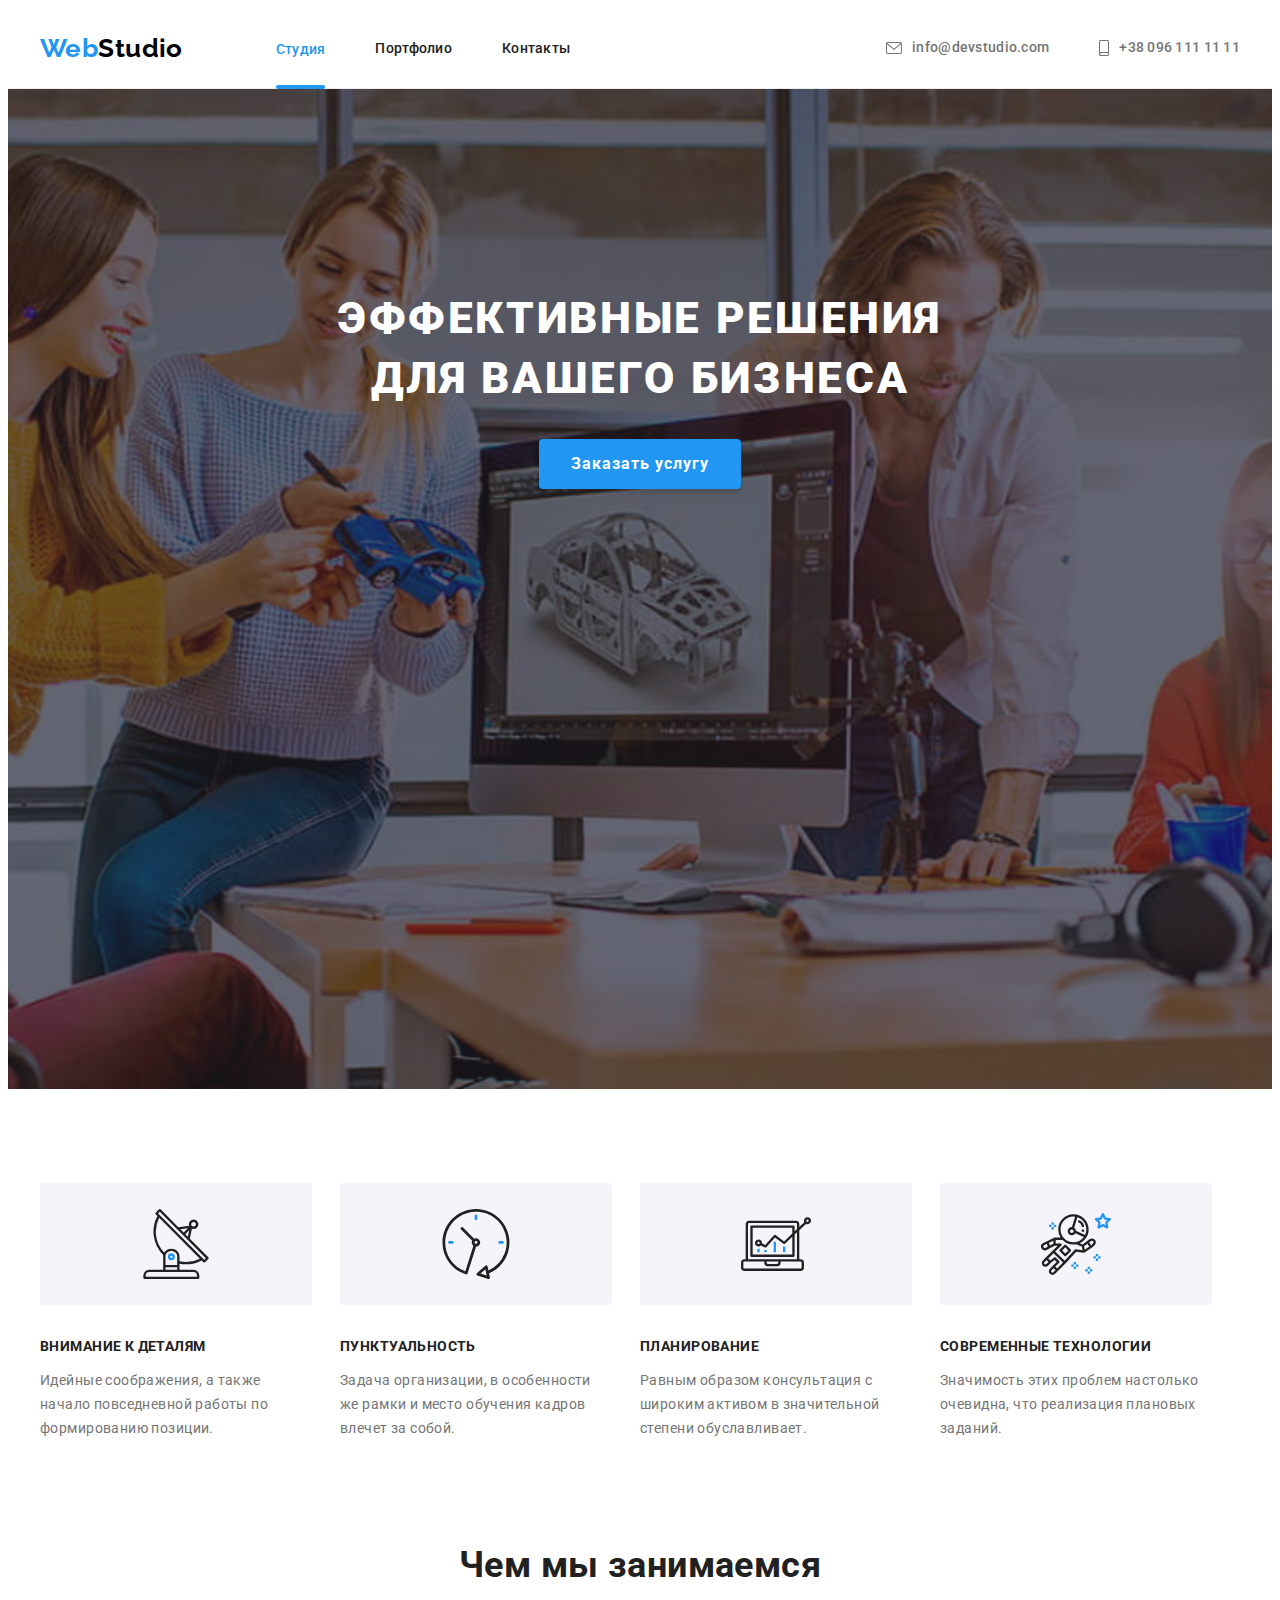
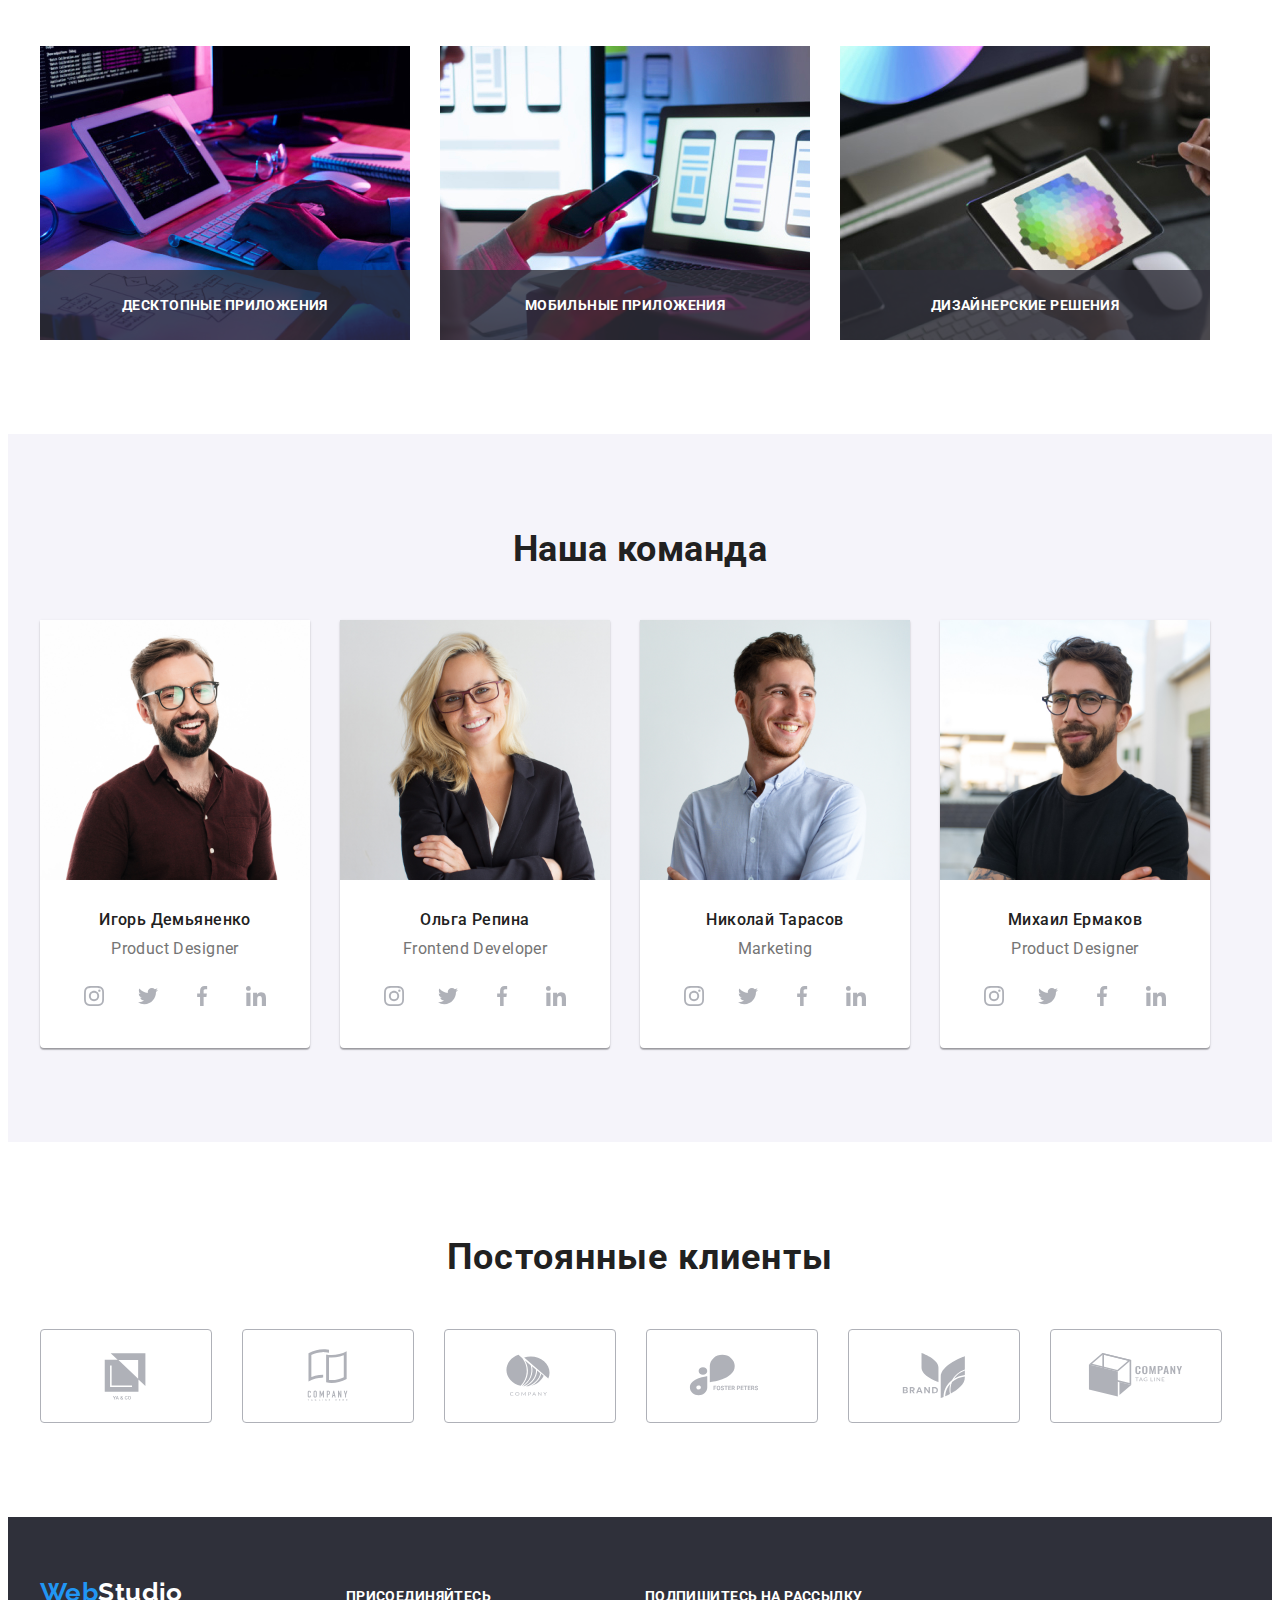
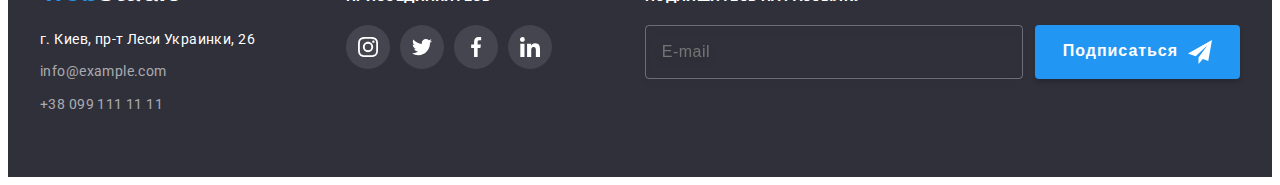
==== index.html @ bd39b063 "Initial commit" ====
<!DOCTYPE html>
<html lang="ru">
  <head>
    <meta charset="UTF-8" />
    <meta http-equiv="X-UA-Compatible" content="IE=edge" />
    <meta name="viewport" content="width=device-width, initial-scale=1.0" />
    <title>Домашние задание #6</title>
    <!-- Шрифты одной ссылкой -->
    <link rel="preconnect" href="https://fonts.googleapis.com" />
    <link rel="preconnect" href="https://fonts.gstatic.com" crossorigin />
    <link
      href="https://fonts.googleapis.com/css2?family=Raleway:wght@700&family=Roboto:wght@400;500;700;900&display=swap"
      rel="stylesheet"
    />
    <!-- Нормализация стилей -->
    <link
      rel="stylesheet"
      href="https://cdnjs.cloudflare.com/ajax/libs/modern-normalize/1.1.0/modern-normalize.min.css"
      integrity="sha512-wpPYUAdjBVSE4KJnH1VR1HeZfpl1ub8YT/NKx4PuQ5NmX2tKuGu6U/JRp5y+Y8XG2tV+wKQpNHVUX03MfMFn9Q=="
      crossorigin="anonymous"
      referrerpolicy="no-referrer"
    />
    <!-- CSS -->
    <link rel="stylesheet" href="./css/styles.css" />
  </head>

  <body class="body">
    <!-- Шапка,логотип -->
    <header class="header-section">
      <div class="container">
        <div class="header-nav">
          <nav class="navigation">
            <a lang="en" href="./index.html" class="logo-header link"
              >Web<span class="logo-title">Studio</span></a
            >
            <!-- /* site-nav */ -->

            <ul class="site-nav list">
              <li class="navigation-item">
                <a href="./index.html" class="nav link current">Студия</a>
              </li>
              <li class="navigation-item">
                <a href="./portfolio.html" class="nav link">Портфолио</a>
              </li>
              <li class="navigation-item"><a href="./index.html" class="nav link">Контакты</a>
              </li>
            </ul>
          </nav>

          <!-- auth-nav -->

          <ul class="auth-nav list">
            <li class="item-desktop">
              <a href="mailto:info@devstudio.com" class="header-link link">
                <svg class="auth-icon" width="16px" height="12px">
                  <use href="./images/sprite.svg#icon-envelope"></use>
                </svg>
                info@devstudio.com</a
              >
            </li>
            <li class="item-tel">
              <a href="tel:+380961111111" class="header-link link">
                <svg class="auth-icon" width="10px" height="16px">
                  <use href="./images/sprite.svg#icon-smartphone"></use>
                </svg>
                +38 096 111 11 11</a
              >
            </li>
          </ul>
        </div>
      </div>
    </header>
    <main>
      <!-- Герой -->
      <section class="hero-section">
        <div class="container">
          <h1 class="hero-title">Эффективные решения для вашего бизнеса</h1>
          
          <button type="button" class="hero-btn" data-modal-open>Заказать услугу</button>
          <div class="backdrop is-hidden" data-modal>
            <div class="modal-wrapper">
            <button class="modal-btn" data-modal-close>
              <svg class="modal-icon" width="11" height="11">
                <use href="./images/sprite.svg#icon-Vector"></use>
              </svg>
            </button>

            <span class="modal-title">Оставьте свои данные, мы вам перезвоним</span>
            <form class="modal-form" autocomplete="off">
              <label class="contact-form">
                <p class="contact-form-label">Имя</p>
                <span class="form-modal-input">
                  <input class="form-input-title" name="name" type="text" required>
                  <svg class="form-icon" width="12" height="12">
                    <use href="./images/sprite.svg#icon-name"></use>
                  </svg>
                </span>
              </label>
              
              <label class="contact-form">
                <p class="contact-form-label">Телефон</p>
                <span class="form-modal-input">
                  <input class="form-input-title" name="phone" type="tel" required>
                  <svg class="form-icon" width="13" height="13">
                    <use href="./images/sprite.svg#icon-tel"></use>
                  </svg>
                </span>
              </label>

              <label class="contact-form">
                <p class="contact-form-label">Почта</p>
                <span class="form-modal-input">
                  <input class="form-input-title" name="email" type="email" required>
                  <svg class="form-icon" width="15" height="12">
                    <use href="./images/sprite.svg#icon-message"></use>
                  </svg>
                </span>
              </label>

               <label class="modal-label-coment">Комментарий<textarea class="comment"
                  id="comment" name="comment" placeholder="Введите текст" rows="8"></textarea>
                </label>
                   
                <label class="radio-check">
                  <input class="visually-hidden checkbox" type="checkbox" />
                  <svg class="modal-check" width="16" height="15">
                    <use href="./images/sprite.svg#icon-check"></use>
                  </svg>
            
              <span class="contact-form-checkbox-label">
                Соглашаюсь с рассылкой и принимаю
                <a class="contact-form-checkbox-label-link" href="" target="_blank" rel="noopener noreferrer">Условия договора</a>
              </span>
            </label>
              
                <button class="btn-comment" type="submit">Отправить</button>
          </form>
            </form>
            </div>
          </div>
        </div>
      </section>
      <!-- Преимущества -->
      <section class="benefits-section section">
        <div class="container">
          <h2 class="visually-hidden">Заголовок секции</h2>
          <ul class="benefits-list list">
            <li class="benefits-item">
              <a class="benefits-link">
                <svg class="benefits-icon" width="70" height="70">
                  <use href="./images/sprite.svg#icon-antenna-1"></use>
                </svg>
              </a>

              <h3 class="benefits-title">Внимание к деталям</h3>
              <p class="benefits-text">
                Идейные соображения, а также начало повседневной работы по формированию позиции.
              </p>
            </li>
            <li class="benefits-item">
              <a class="benefits-link">
                <svg class="benefits-icon" width="70" height="70">
                  <use href="./images/sprite.svg#icon-clock-2"></use>
                </svg>
              </a>
              <h3 class="benefits-title">Пунктуальность</h3>
              <p class="benefits-text">
                Задача организации, в особенности же рамки и место обучения кадров влечет за собой.
              </p>
            </li>
            <li class="benefits-item">
              <a class="benefits-link">
                <svg class="benefits-icon" width="70" height="70">
                  <use href="./images/sprite.svg#icon-diagram-3"></use>
                </svg>
              </a>
              <h3 class="benefits-title">Планирование</h3>
              <p class="benefits-text">
                Равным образом консультация с широким активом в значительной степени обуславливает.
              </p>
            </li>
            <li class="benefits-item">
              <a class="benefits-link">
                <svg class="benefits-icon" width="70" height="70">
                  <use href="./images/sprite.svg#icon-astronaut-4"></use>
                </svg>
              </a>
              <h3 class="benefits-title">Современные технологии</h3>
              <p class="benefits-text">
                Значимость этих проблем настолько очевидна, что реализация плановых заданий.
              </p>
            </li>
          </ul>
        </div>
      </section>

      <!-- Примеры работ -->
      <section class="galerry-section">
        <div class="container">
          <h2 class="galerry-title">Чем мы занимаемся</h2>
          <ul class="galerry-img list">
            <li class="galerry-item">
              <div class="galrrry-text">
              <img src="./images/img-1.jpg" alt="работа с компьютером" width="370" height="294" />
              
                <p class="applications">Десктопные приложения</p>
              
              </div>
            </li>
            <li class="galerry-item">
              <div class="galrrry-text">
              <img
                src="./images/img-2.jpg" alt="работа с мобильним телефоном" width="370" height="294"/> 
                
                <p class="applications">Мобильные приложения</p>
              
              </div>
            </li>
            <li class="galerry-item">
              <div class="galrrry-text">
              <img src="./images/img-3.jpg" alt="работа с планшетом" width="370" height="294" />
              
                <p class="applications">Дизайнерские решения</p>
              
              </div>
            </li>
          </ul>
        </div>
      </section>
                
                
              
             

      <!-- Наша команда -->
      <section class="team-section section">
        <div class="container">
          <h2 class="team-title">Наша команда</h2>
          <ul class="team list">
            <li class="img-item">
              <img
                src="./images/img-4.jpg"
                alt="первый сотрудник компании"
                width="270"
                height="260"
              />
              <div class="items-team">
                <h3 class="team-item">Игорь Демьяненко</h3>
                <p lang="en" class="team-text">Product Designer</p>
                <ul class="team-items list">
                  <li class="items-icon">
                    <a
                      class="team-link link"
                      href="#"
                      target="_blank"
                      rel="noopener noreferrer"
                      aria-label="иконка instagram"
                    >
                      <svg class="team-icon" width="20px" height="20px">
                        <use href="./images/sprite.svg#icon-instagram-1"></use></svg></a>
                    
                  </li>
                  <li class="items-icon">
                    <a
                      class="team-link link"
                      href="#"
                      target="_blank"
                      rel="noopener noreferrer"
                      aria-label="иконка twitter"
                    >
                      <svg class="team-icon" width="20px" height="20px">
                        <use href="./images/sprite.svg#icon-twitter-2"></use></svg></a>
                    
                  </li>
                  <li class="items-icon">
                    <a
                      class="team-link link"
                      href="#"
                      target="_blank"
                      rel="noopener noreferrer"
                      aria-label="иконка facebook"
                    >
                      <svg class="team-icon" width="20px" height="20px">
                        <use href="./images/sprite.svg#icon-facebook-3"></use></svg></a>
                    
                  </li>
                  <li class="items-icon">
                    <a
                      class="team-link link"
                      href="#"
                      target="_blank"
                      rel="noopener noreferrer"
                      aria-label="иконка linkedin"
                    >
                      <svg class="team-icon" width="20px" height="20px">
                        <use href="./images/sprite.svg#icon-linkedin-4"></use></svg></a>
                    
                  </li>
                </ul>
              </div>
            </li>

            <li class="img-item">
              <img
                src="./images/img-5.jpg"
                alt="второй сотрудник компании"
                width="270"
                height="260"
              />
              <div class="items-team">
                <h3 class="team-item">Ольга Репина</h3>
                <p lang="en" class="team-text">Frontend Developer</p>
                <ul class="team-items list">
                  <li class="items-icon">
                    <a
                      class="team-link link"
                      href="#"
                      target="_blank"
                      rel="noopener noreferrer"
                      aria-label="иконка instagram"
                    >
                      <svg class="team-icon" width="20px" height="20px">
                        <use href="./images/sprite.svg#icon-instagram-1"></use></svg></a>
                    
                  </li>
                  <li class="items-icon">
                    <a
                      class="team-link link"
                      href="#"
                      target="_blank"
                      rel="noopener noreferrer"
                      aria-label="иконка twitter"
                    >
                      <svg class="team-icon" width="20px" height="20px">
                        <use href="./images/sprite.svg#icon-twitter-2"></use></svg></a>
                    
                  </li>
                  <li class="items-icon">
                    <a
                      class="team-link link"
                      href="#"
                      target="_blank"
                      rel="noopener noreferrer"
                      aria-label="иконка facebook"
                    >
                      <svg class="team-icon" width="20px" height="20px">
                        <use href="./images/sprite.svg#icon-facebook-3"></use></svg></a>
                    
                  </li>
                  <li class="items-icon">
                    <a
                      class="team-link link"
                      href="#"
                      target="_blank"
                      rel="noopener noreferrer"
                      aria-label="иконка linkedin"
                    >
                      <svg class="team-icon" width="20px" height="20px">
                        <use href="./images/sprite.svg#icon-linkedin-4"></use></svg></a>
                    
                  </li>
                </ul>
              </div>
            </li>
            <li class="img-item">
              <img
                src="./images/img-6.jpg"
                alt=" третий сотрудник компании"
                width="270"
                height="260"
              />
              <div class="items-team">
                <h3 class="team-item">Николай Тарасов</h3>
                <p lang="en" class="team-text">Marketing</p>
                <ul class="team-items list">
                  <li class="items-icon">
                    <a
                      class="team-link link"
                      href="#"
                      target="_blank"
                      rel="noopener noreferrer"
                      aria-label="иконка instagram"
                    >
                      <svg class="team-icon" width="20px" height="20px">
                        <use href="./images/sprite.svg#icon-instagram-1"></use></svg></a>
                    
                  </li>
                  <li class="items-icon">
                    <a
                      class="team-link link"
                      href="#"
                      target="_blank"
                      rel="noopener noreferrer"
                      aria-label="иконка twitter"
                    >
                      <svg class="team-icon" width="20px" height="20px">
                        <use href="./images/sprite.svg#icon-twitter-2"></use></svg></a>
                    
                  </li>
                  <li class="items-icon">
                    <a
                      class="team-link link"
                      href="#"
                      target="_blank"
                      rel="noopener noreferrer"
                      aria-label="иконка facebook"
                    >
                      <svg class="team-icon" width="20px" height="20px">
                        <use href="./images/sprite.svg#icon-facebook-3"></use></svg></a>
                    
                  </li>
                  <li class="items-icon">
                    <a
                      class="team-link link"
                      href="#"
                      target="_blank"
                      rel="noopener noreferrer"
                      aria-label="иконка linkedin"
                    >
                      <svg class="team-icon" width="20px" height="20px">
                        <use href="./images/sprite.svg#icon-linkedin-4"></use></svg></a>
                    
                  </li>
                </ul>
              </div>
            </li>
            <li class="img-item">
              <img
                src="./images/img-7.jpg"
                alt="четвёртый сотрудник компании"
                width="270"
                height="260"
              />
              <div class="items-team">
                <h3 class="team-item">Михаил Ермаков</h3>
                <p lang="en" class="team-text">Product Designer</p>
                <ul class="team-items list">
                  <li class="items-icon">
                    <a
                      class="team-link link"
                      href="#"
                      target="_blank"
                      rel="noopener noreferrer"
                      aria-label="иконка instagram"
                    >
                      <svg class="team-icon" width="20px" height="20px">
                        <use href="./images/sprite.svg#icon-instagram-1"></use></svg></a>
                    
                  </li>
                  <li class="items-icon">
                    <a
                      class="team-link link"
                      href="#"
                      target="_blank"
                      rel="noopener noreferrer"
                      aria-label="иконка twitter"
                    >
                      <svg class="team-icon" width="20px" height="20px">
                        <use href="./images/sprite.svg#icon-twitter-2"></use></svg></a>
                    
                  </li>
                  <li class="items-icon">
                    <a
                      class="team-link link"
                      href="#"
                      target="_blank"
                      rel="noopener noreferrer"
                      aria-label="иконка facebook"
                    >
                      <svg class="team-icon" width="20px" height="20px">
                        <use href="./images/sprite.svg#icon-facebook-3"></use></svg></a>
                    
                  </li>
                  <li class="items-icon">
                    <a
                      class="team-link link"
                      href="#"
                      target="_blank"
                      rel="noopener noreferrer"
                      aria-label="иконка linkedin"
                    >
                      <svg class="team-icon" width="20px" height="20px">
                        <use href="./images/sprite.svg#icon-linkedin-4"></use></svg></a>
                    
                  </li>
                </ul>
              </div>
            </li>
          </ul>
        </div>
      </section>
      <!-- Постоянные клиенты -->
      <section class="clients-section section">
        <div class="container">
          <h2 class="clients-title">Постоянные клиенты</h2>
          <ul class="clients list">
            <li class="clients-item">
              <a class="clients-link" href="#">
                <svg class="clients-icon" width="106px" height="60px">
                  <use href="./images/sprite.svg#icon-logo-1"></use>
                </svg>
              </a>
            </li>
            <li class="clients-item">
              <a class="clients-link" href="#">
                <svg class="clients-icon" width="106px" height="60px">
                  <use href="./images/sprite.svg#icon-logo-2"></use>
                </svg>
              </a>
            </li>
            <li class="clients-item">
              <a class="clients-link" href="#">
                <svg class="clients-icon" width="106px" height="60px">
                  <use href="./images/sprite.svg#icon-logo-3"></use>
                </svg>
              </a>
            </li>
            <li class="clients-item">
              <a class="clients-link" href="#">
                <svg class="clients-icon" width="106px" height="60px">
                  <use href="./images/sprite.svg#icon-logo-4"></use>
                </svg>
              </a>
            </li>
            <li class="clients-item">
              <a class="clients-link" href="#">
                <svg class="clients-icon" width="106px" height="60px">
                  <use href="./images/sprite.svg#icon-logo-5"></use>
                </svg>
              </a>
            </li>
            <li class="clients-item">
              <a class="clients-link" href="#">
                <svg class="clients-icon" width="106px" height="60px">
                  <use href="./images/sprite.svg#icon-logo-6"></use>
                </svg>
              </a>
            </li>
          </ul>
        </div>
      </section>
    </main>

    <!-- Футер -->
    <footer class="footer-section">
      <div class="footer-social container">
      <div class="footer-aside">
        <a lang="en" href="./index.html" class="logo-footer link"
          >Web<span class="logo-title-span">Studio</span></a
        >

        <address>
          <ul class="team-footer list">
            <li class="footer-item">
              <a
                href="//goo.gl/maps/XvVAJL7zwZZcy64VA"
                target="_blank"
                rel="noopener noreferrer"
                class="footer-text link"
                >г. Киев, пр-т Леси Украинки, 26</a
              >
            </li>
            <li class="footer-item">
              <a href="mailto:info@example.com" class="footer-link link">info@example.com</a>
            </li>
            <li class="footer-item">
              <a href="tel:+380991111111" class="footer-link link">+38 099 111 11 11</a>
            </li>
          </ul>
        </address>
        </div>

        <div class="social-join">
          <h3 class="caption">ПРИСОЕДИНЯЙТЕСЬ</h3>
          <ul class="social list">
            <li class="social-item">
              <a
                class="social-link link"
                href=""
                target="_blank"
                rel="noopener noreferrer"
                aria-label="иконка instagram"
              >
                <svg class="social-icon" width="20px" height="20px">
                  <use href="./images/sprite.svg#icon-instagram-1"></use>
                </svg>
              </a>
            </li>
            <li class="social-item">
              <a
                class="social-link link"
                href=""
                target="_blank"
                rel="noopener noreferrer"
                aria-label="иконка twitter"
              >
                <svg class="social-icon" width="20px" height="20px">
                  <use href="./images/sprite.svg#icon-twitter-2"></use>
                </svg>
              </a>
            </li>
            <li class="social-item">
              <a
                class="social-link link"
                href=""
                target="_blank"
                rel="noopener noreferrer"
                aria-label="иконка facebook"
              >
                <svg class="social-icon" width="20px" height="20px">
                  <use href="./images/sprite.svg#icon-facebook-3"></use>
                </svg>
              </a>
            </li>
            <li class="social-item">
              <a
                class="social-link link"
                href=""
                target="_blank"
                rel="noopener noreferrer"
                aria-label="иконка linkedin"
              >
                <svg class="social-icon" width="20px" height="20px">
                  <use href="./images/sprite.svg#icon-linkedin-4"></use>
                </svg>
              </a>
            </li>
          </ul>
        </div>
      
    <div class="footer-form-input">
      <p class="caption">Подпишитесь на рассылку</p>
        <form class="footer-form" name="footer-form">
          <input class="input-footer" type="text" name="e-mail" placeholder="E-mail" />
            <button class="footer-btn" type="submit">
              Подписаться
              <svg class="icon-icon-send" width="24" height="24">
                <use href="./images/sprite.svg#icon-icon-send"></use>
              </svg>
            </button>
          </form>
        </div>
        </div>
</footer>
<script src="./js/modal.js"></script>
</body>
</html>
---- css/styles.css ----
:root {
  --main-font: Roboto, sans-serif;
  --secondary-font: Raleway, sans-serif;
  /* text-color */
  --accent-color: #2196F3;
  --main-text-color: #757575;
  --title-text-color: #212121;
  --secondary-text-color: #FFFFFF;
  --logo-text-color: #000000;
  /* bacground-calor */
  --main-bacground-color: #FFFFFF;
  --secondary-bacground-color: #2F303A;
  --galerry-bacground-color: #E5E5E5;
  --team-bacgrount-color: #F5F4FA;
  --timing-function: cubic-bezier(0.4, 0, 0.2, 1);
}



body {
  font-family: var(--main-font);
  font-size: 14px;
  letter-spacing: 0.03em;
  color: var(--main-text-color);
  background-color: var(--main-bacground-color);
}


h1,
h2,
h3,
h4,
h5,
h6,
p {
  margin: 0;
}

img {
  display: block;
  max-width: 100%;
}

/* Скрытые заголовки */
.visually-hidden {
  position: absolute;
  width: 1px;
  height: 1px;
  margin: -1px;
  border: 0;
  padding: 0;
  white-space: nowrap;
  clip-path: inset(100%);
  clip: rect(0 0 0 0);
  overflow: hidden;
}

/* Container */
.container {
  /* outline: 1px solid red; */
  width: 1200px;
  padding-left: 15px;
  padding-right: 15px;
  margin-left: auto;
  margin-right: auto;
}

/* Падинги для секций */
.section {
  padding-top: 94px;
  padding-bottom: 94px;
}


.list {
  list-style: none;
  padding: 0;
  margin: 0;
}

.link {
  text-decoration: none;
}

/* Шапка , header-container*/
.header-section {
  border-bottom: 1px solid #ECECEC;
}

.header-nav {
  display: flex;
  align-items: center;
}


.navigation {
  display: flex;
  align-items: center;
}

.site-nav {
  display: flex;

}

.navigation-item {
  display: block;
  margin-right: 50px;
  margin-top: 32px;
  margin-bottom: 32px;
}

.navigation-item:last-child {
  margin-right: 0;
}

.item-desktop {
  margin-right: 50px;

}

.auth-nav {
  display: block;
  display: flex;
  align-items: center;
  margin-left: auto;
}


/* Логотип */
.logo-header {
  display: block;
  margin-right: 93px;
  color: var(--accent-color);
  font-family: 'Raleway';
  font-weight: 700;
  font-size: 26px;
  line-height: 1.19;
}

.logo-title {
  color: var(--logo-text-color);

}

/* site-nav */
.nav.link {
  font-style: normal;
  font-weight: 500;
  font-size: 14px;
  line-height: 16px;
  letter-spacing: 0.02em;
  color: var(--title-text-color);
  padding-top: 32px;
  padding-bottom: 32px;
  transition-property: color;
  transition-duration: 250ms;
  transition-timing-function: cubic-bezier(0.4, 0, 0.2, 1);
}

.auth-icon {
  fill: currentColor;
  margin-right: 10px;
}

.link.current {
  color: var(--accent-color);

}

.nav:hover,
.nav:focus {
  color: var(--accent-color);

}

/* Студия псевдо-элемент */
.nav.current {
  position: relative;
  bottom: -1px;
}

.nav.current::after {
  content: '';
  position: absolute;
  bottom: 0;
  left: 0;
  display: block;
  width: 100%;
  height: 4px;
  border-radius: 2px;
  background-color: var(--accent-color);

}

/* auth-nav */
.header-link {
  display: flex;
  align-items: center;
  color: var(--main-text-color);
  font-weight: 500;
  font-size: 14px;
  line-height: 1.14;
  letter-spacing: 0.02em;
  padding-top: 32px;
  padding-bottom: 32px;
  transition-property: color;
  transition-duration: 250ms;
  transition-timing-function: cubic-bezier(0.4, 0, 0.2, 1);
}

.header-link:hover,
.header-link:focus {
  color: var(--accent-color);
}

/*Герой */
.hero-section {
  max-width: 1600px;
  height: 600px;
  background-image: linear-gradient(rgba(47, 48, 58, 0.4), rgba(47, 48, 58, 0.4)), url(../images/Img-8.jpg);
  background-color: var(--secondary-bacground-color);
  background-size: cover;
  background-position: center;
  background-repeat: no-repeat;
  text-align: center;
  margin-left: auto;
  margin-right: auto;
  padding-top: 200px;
  padding-bottom: 200px;
}

.hero-title {
  font-weight: 900;
  font-size: 44px;
  line-height: 1.36;
  width: 696px;
  height: 120px;
  text-transform: uppercase;
  color: var(--secondary-text-color);
  margin: auto;
  align-items: center;
  text-align: center;
  letter-spacing: 0.06em;
}


/* button */
.hero-btn {
  font-family: inherit;
  margin-top: 30px;
  border-radius: 4px;
  cursor: pointer;
  font-weight: 700;
  font-size: 16px;
  line-height: 1.87;
  align-items: center;
  text-align: center;
  border: none;
  letter-spacing: 0.06em;
  background-color: var(--accent-color);
  color: var(--secondary-text-color);
  padding: 10px 32px;
  transition-property: color;
  box-shadow: 0px 4px 4px rgb(0 0 0 / 15%);
  transition: background-color, 250ms cubic-bezier(0.4, 0, 0.2, 1);

}

.hero-btn:hover,
.hero-btn:focus {

  background-color: #2187F7;
}

/* Модальное окно */
.backdrop {
  z-index: 1;
  position: fixed;
  top: 0;
  left: 0;
  width: 100%;
  height: 100%;
  transition-property: color;
  background-color: rgba(0, 0, 0, 0.2);
  transition: opacity 500ms, visibility 500ms;
}

.backdrop.is-hidden {
  opacity: 0;
  visibility: hidden;
  pointer-events: none;

}

.modal-wrapper {
  position: absolute;
  top: 50%;
  left: 50%;
  transform: translate(-50%, -50%);
  padding: 40px;
  width: 528px;
  height: 581px;
  background: #FFFFFF;
  border-radius: 4px;
  box-shadow: 0px 1px 3px rgba(0, 0, 0, 0.12),
    0px 1px 1px rgba(0, 0, 0, 0.14), 0px 2px 1px rgba(0, 0, 0, 0.2);

}

.modal-btn {
  position: absolute;
  top: 8px;
  right: 8px;
  display: flex;
  align-items: center;
  justify-content: center;
  width: 30px;
  height: 30px;
  padding: 0;
  background-color: #FFFFFF;
  border: 1px solid rgba(0, 0, 0, 0.1);
  border-radius: 50%;
  cursor: pointer;
  transition-property: color;
  transition: background-color 250ms cubic-bezier(0.4, 0, 0.2, 1);

}



.modal-icon {
  transform: rotate(0deg);
  transition-property: color;
  color: var(--secondary-text-color);
  transition-property: fill, transform;
  transition-duration: 250ms;
  transition-timing-function: linear;
  transition-delay: 0;
}

.modal-btn:hover,
.modal-btn:focus {
  background-color: var(--accent-color)
}

.modal-btn:hover .modal-icon,
.modal-btn:focus .modal-icon {
  fill: var(--secondary-text-color);
  transform: rotate(180deg);
}

/* Форпма заполнения для МОДАЛЬНОГО ОКНА */
.modal-title {
  display: flex;
  justify-content: center;
  margin-bottom: 12px;
  font-weight: 700;
  font-size: 20px;
  line-height: 1.15;
  color: var(--title-text-color);
}

.modal-form {
  text-align: center;
}

.contact-form {
  display: block;
  margin-bottom: 10px;
  text-align: left;
}


.contact-form-label {
  display: inline-block;
  margin-bottom: 4px;
  font-size: 12px;
  line-height: 1.17;
  letter-spacing: 0.01em;
}

.form-modal-input {
  position: relative;
  display: block;
}

.form-input-title {
  display: flex;
  width: 100%;
  height: 40px;
  padding: 12px 16px;
  padding-left: 42px;
  line-height: 1.14;
  letter-spacing: 0.01em;
  color: var(--title-text-color);
  border: 1px solid rgba(33, 33, 33, 0.2);
  border-radius: 4px;
  transition: border-color 250ms cubic-bezier(0.4, 0, 0.2, 1);
}

.form-input-title:hover+.form-icon,
.form-input-title:focus+.form-icon {
  color: var(--accent-color);
}



.form-input-title:hover,
.form-input-title:focus {
  outline: 0;
  border-color: var(--accent-color);
}

.form-icon {
  position: absolute;
  top: 50%;
  left: 13px;
  pointer-events: none;
  color: var(--title-text-color);
  fill: currentColor;
  transform: translateY(-50%);
  transition: color 250ms cubic-bezier(0.4, 0, 0.2, 1);
}

.form-icon:hover,
.form-icon:focus {

  color: var(--accent-color);
}

/* Коментарии в форме */

.modal-label-coment {
  display: block;
  text-align: left;
  font-weight: 400;
  font-size: 12px;
  line-height: 1.17;
  letter-spacing: 0.01em;
  color: var(--main-text-color);
}

.comment {
  display: flex;
  width: 100%;
  margin-top: 4px;
  resize: none;
  height: 120px;
  margin-bottom: 20px;
  font-size: 14px;
  line-height: 1.14;
  letter-spacing: 0.01em;
  padding: 12px 16px;
  border: none;
  outline: 1px solid rgba(33, 33, 33, 0.2);
  border-radius: 4px;
  transition: 250ms cubic-bezier(0.4, 0, 0.2, 1);
}

.comment:placeholder-shown {
  font-size: 12px;
  line-height: 14px;
  letter-spacing: 0.01em;
  color: rgba(117, 117, 117, 0.5);
}

.comment:focus,
.comment:hover {
  outline: 1px solid var(--accent-color);
}


/* Чек-бокс */
.radio-check {
  display: flex;
  align-items: center;
  justify-content: center;
  font-size: 14px;
  line-height: 1.71;
  letter-spacing: 0.03em;
  margin-bottom: 25px;

}

.checkbox:checked+.modal-check {
  fill: var(--main-bacground-color);
  background-color: var(--accent-color);
  border-color: var(--accent-color);
  background-origin: border-box;
}

.checkbox:focus+.modal-check {
  border-color: var(--accent-color);
}

.checkbox:hover+.modal-check {
  border-color: var(--accent-color);
}

.modal-check {
  width: 16px;
  height: 15px;
  margin-right: 9px;
  fill: var(--main-bacground-color);
  border: 2px solid var(--title-text-color);
  transition: 250ms cubic-bezier(0.4, 0, 0.2, 1);
  border-radius: 2px;
}

.contact-form-checkbox-label-link {
  color: var(--accent-color);
  transition: border-color 250ms cubic-bezier(0.4, 0, 0.2, 1);
}


/* btn-comment */
.btn-comment {
  font-weight: 700;
  font-size: 16px;
  line-height: 1.88;
  display: flex;
  letter-spacing: 0.06em;
  color: var(--main-bacground-color);
  border: none;
  background-color: var(--accent-color);
  padding: 10px 55px;
  border-radius: 4px;
  margin-right: auto;
  margin-left: auto;
  cursor: pointer;
  transition: 250ms cubic-bezier(0.4, 0, 0.2, 1);
  border-radius: 4px;
  outline: transparent;
}

.btn-comment:hover,
.btn-comment:focus {
  background-color: #188ce8;
  box-shadow: 0px 4px 4px rgba(0, 0, 0, 0.15);
  border-radius: 4px;
}



/* < !-- Преимущества --> */
.benefits-list {
  display: flex;
  margin-right: -30px;
}

.benefits-item {
  margin-right: 30px;
  width: 270px;
}

.benefits-item:last-child {
  margin-right: 0;
}

.benefits-text {
  font-size: 14px;
  line-height: 1.71;

  color: var(--main-text-color);
}

.benefits-title {
  margin-top: 0;
  margin-bottom: 10px;
  font-weight: 700;
  font-size: 14px;
  line-height: 1.71;
  text-transform: uppercase;
  color: var(--title-text-color);
}

/* Иконки Преймущества */
.benefits-list {
  display: flex;
}

.benefits-item:not(:last-child) {
  margin-right: 30px;
}

.benefits-link {
  display: flex;
  align-items: center;
  justify-content: center;
  width: 270px;
  height: 120px;
  border: 1px solid var(--team-bacgrount-color);
  border-radius: 4px;
  background-color: var(--team-bacgrount-color);
  margin-bottom: 30px;
  transition-duration: 250ms;
  transition-timing-function: cubic-bezier(0.4, 0, 0.2, 1);
}


.benefits-link:hover {
  border-color: var(--accent-color);
}

.benefits-link:hover .benefits-icon,
.benefits-link:focus .benefits-icon {
  fill: var(--accent-color);
}

/* Примеры работ */

.galerry-section {
  background-color: var(--main-bacground-color);
  padding-bottom: 94px;
}

.galerry-title {
  font-weight: 700;
  font-size: 36px;
  line-height: 1.71;
  color: var(--title-text-color);
  text-align: center;
  margin-bottom: 50px;
}

.galerry-img {
  display: flex;
}

.galerry-item:not(:last-child) {
  margin-right: 30px;
  width: 370px;
}

/* Псевдо-элемент для Примеры работ */
.galrrry-text {
  position: relative;
}

.applications {
  position: absolute;
  bottom: 0;
  display: flex;
  align-items: center;
  justify-content: center;
  width: 100%;
  height: 70px;
  background-color: rgba(47, 48, 58, 0.8);
  font-weight: 700;
  line-height: 1.14px;
  text-transform: uppercase;
  color: #FFFFFF;
}


/* Наша команда */
.team-section {
  background-color: var(--team-bacgrount-color);

}

.team-title {
  font-weight: 700;
  font-size: 36px;
  line-height: 1.17;
  color: var(--title-text-color);
  text-align: center;
  margin-bottom: 50px;
}

.team.list {
  display: flex;
}

.items-team {
  padding-top: 30px;
  padding-bottom: 30px;
}

.team-item {
  margin-bottom: 10px;
  font-weight: 500;
  font-size: 16px;
  line-height: 1.19;
  text-align: center;

  color: var(--title-text-color);
}

.team-text {
  font-size: 16px;
  line-height: 1.19;
  text-align: center;
  margin-bottom: 16px;

  color: var(--main-text-color);
}

.img-item:not(:last-child) {
  margin-right: 30px;
  width: 270px;
}

.img-item {
  background-color: #FFFFFF;
  box-shadow: 0px 1px 3px rgba(0, 0, 0, 0.12), 0px 1px 1px rgba(0, 0, 0, 0.14), 0px 2px 1px rgba(0, 0, 0, 0.2);
  border-radius: 0px 0px 4px 4px;
}

/* Иконки Наша команда */

.team-items {
  display: flex;
  justify-content: center;
  align-items: center;
}

.items-icon:not(:last-child) {
  margin-right: 10px;
}

.team-link {
  display: flex;
  align-items: center;
  justify-content: center;
  width: 44px;
  height: 44px;
  border-radius: 50%;
  transition-property: background-color;
  transition-duration: 250ms;
  transition-timing-function: cubic-bezier(0.4, 0, 0.2, 1);
}

.team-link:hover,
.team-link:focus {
  background-color: var(--accent-color);

}

.team-icon {
  fill: #AFB1B8;
  transition: fill 250ms cubic-bezier(0.4, 0, 0.2, 1);
  ;
}

.team-link:hover .team-icon,
.team-link:focus .team-icon {
  fill: var(--main-bacground-color);
}

/* Постоянные клиенты */
.clients-title {
  font-style: normal;
  font-weight: 700;
  font-size: 36px;
  line-height: 1.17;
  text-align: center;
  letter-spacing: 0.03em;
  color: var(--title-text-color);
  margin-bottom: 50px;
}

.clients {
  display: flex;
}

.clients-item:not(:last-child) {
  margin-right: 30px;
}

.clients-link {
  display: flex;
  align-items: center;
  justify-content: center;
  width: 170px;
  height: 92px;
  border: 1px solid #AFB1B8;
  border-radius: 4px;
  transition-property: backgound-color;
  transition-duration: 250ms;
  transition-timing-function: cubic-bezier(0.4, 0, 0.2, 1);
}

.clients-icon {
  fill: #AFB1B8;
  transition-duration: 250ms;
  transition-timing-function: cubic-bezier(0.4, 0, 0.2, 1);
}

.clients-link:hover,
.clients-link:focus {
  border-color: var(--accent-color);
  fill: var(--accent-color);
}

.clients-link:hover .clients-icon,
.clients-link:focus .clients-icon {
  fill: var(--accent-color);
}

/* Футер */
/* логотип */
.address {
  font-style: normal;

}

.logo-footer {
  margin-bottom: 20px;
  display: block;
  margin-right: 93px;
  color: var(--accent-color);
  font-family: 'Raleway';
  font-weight: 700;
  font-size: 26px;
  line-height: 1.19;
}

.logo-title-span {
  color: var(--secondary-text-color);
}

.footer-section {
  background-color: var(--secondary-bacground-color);
  color: var(--secondary-text-color);
  padding-top: 60px;
  padding-bottom: 60px;
}


.footer-item {
  margin-top: 9px;
}

.footer-item:not(:last-child) {
  margin-top: 9px;
}

.footer-text {
  font-style: normal;
  font-size: 14px;
  line-height: 1.71;
  color: var(--secondary-text-color);
  transition-duration: 250ms;
  transition-timing-function: cubic-bezier(0.4, 0, 0.2, 1);
}

.footer-text:hover,
.footer-text:focus {
  color: var(--accent-color);
}

.footer-link {
  font-style: normal;
  font-size: 14px;
  line-height: 1.71;
  color: rgba(255, 255, 255, 0.6);
  transition-duration: 250ms;
  transition-timing-function: cubic-bezier(0.4, 0, 0.2, 1);
}

.footer-link:hover,
.footer-link:focus {
  color: var(--accent-color);
}

/* Иконки футер */
.footer-social {
  display: flex;
  align-items: baseline;
}

.footer-aside {
  margin-right: 70px;
}

.social-join {
  box-sizing: border-box;
}

.caption {
  font-weight: 700;
  font-size: 14px;
  line-height: 1.14;
  letter-spacing: 0.03em;
  text-transform: uppercase;
  color: var(--secondary-text-color);
  margin-bottom: 20px;
}

.social {
  display: flex;
}

.social-item:not(:last-child) {
  margin-right: 10px;
}

.social-link {
  display: flex;
  align-items: center;
  justify-content: center;

  width: 44px;
  height: 44px;
  background-color: rgba(255, 255, 255, 0.1);
  border-radius: 50%;
  transition-duration: 250ms;
  transition-timing-function: cubic-bezier(0.4, 0, 0.2, 1);
}

.social-icon {
  fill: var(--main-bacground-color)
}

.social-link:hover,
.social-link:focus {
  background-color: var(--accent-color);
  fill: var(--main-bacground-color);
}

.social-link:hover .social-icon,
.social-link:focus .social-icon {
  fill: var(--main-bacground-color);
}

/* footer-form */
.footer-form-input {
  margin-left: auto;
}

.footer-form {
  display: flex;
}

.input-footer {
  color: var(--main-bacground-color);
  font-size: 16px;
  letter-spacing: 0.03em;
  width: 358px;
  height: 50px;
  margin-right: 12px;
  background-color: transparent;
  border: 1px solid rgba(255, 255, 255, 0.3);
  filter: drop-shadow(0px 4px 4px rgba(0, 0, 0, 0.15));
  border-radius: 4px;
  padding-left: 16px;
  transition: border-color,
    250ms cubic-bezier(0.4, 0, 0.2, 1);
}

.input-footer:hover,
.input-footer:focus {
  border-color: var(--accent-color);
}

.footer-btn {
  font-weight: 700;
  font-size: 16px;
  line-height: 1.88;
  color: var(--main-bacground-color);
  background-color: var(--accent-color);
  padding: 10px 28px;
  border: none;
  display: flex;
  align-items: center;
  text-align: center;
  letter-spacing: 0.06em;
  cursor: pointer;
  box-shadow: 0px 4px 4px rgba(0, 0, 0, 0.15);
  border-radius: 4px;
  transition-property: color;
  box-shadow: 0px 4px 4px rgb(0 0 0 / 15%);
  transition: background-color,
    250ms cubic-bezier(0.4, 0, 0.2, 1);
}

.footer-btn:hover,
.footer-btn:focus {

  background-color: #2187F7;
}




.icon-icon-send {
  margin-left: 10px;
  fill: currentColor;
}

/* Портфолио  */
/* button portfolio */
.features-section {
  background-color: var(--main-bacground-color);
}

.btn-portfolio {
  font-weight: 500;
  font-size: 16px;
  line-height: 1.63;
  font-family: inherit;
  border: none;
  color: var(--title-text-color);
  background-color: var(--team-bacgrount-color);
  cursor: pointer;
  letter-spacing: 0.03em;
  border-radius: 4px;
  padding: 6px 22px;
  /* box-shadow: 0px 4px 4px rgb(0 0 0 / 15%); */
  transition: color 250ms var(--timing-function), background-color 250ms var(--timing-function), box-shadow 250ms var(--timing-function);
}


.control {
  display: flex;
  justify-content: center;
  margin-bottom: 50px;
}

.control-btn {
  margin-right: 8px;

}

.control-btn:last-child {
  margin-right: 0;
}

/* Иконки button portfolio */
.btn-portfolio:hover,
.btn-portfolio:focus {
  color: var(--secondary-text-color);
  background-color: var(--accent-color);
  box-shadow: 0px 3px 1px rgba(0, 0, 0, 0.1), 0px 1px 2px rgba(0, 0, 0, 0.08), 0px 2px 2px rgba(0, 0, 0, 0.12);
}




/* Товары и услуги */


.features {
  display: flex;
  flex-wrap: wrap;

}

.features-item {
  width: 370px;
  margin-right: 30px;
  margin-bottom: 30px;

}

.features-item:nth-child(3n) {
  margin-right: 0;
}

.features-item:nth-last-child(-n + 3) {
  margin-bottom: 0;
}

.features-heading {
  padding-left: 24px;
  padding-right: 24px;
  padding-top: 20px;
  padding-bottom: 20px;
  border: 1px solid #EEEEEE;
  border-top: none;
}

.features-items {
  font-weight: 700;
  font-size: 18px;
  line-height: 2;
  margin-bottom: 4px;
  color: var(--title-text-color);
}

.features-text {
  font-weight: 400;
  font-size: 16px;
  line-height: 1.9;

  color: var(--main-text-color);
}

/* Шторка для Товары и услуги */
.features-overlay {
  position: relative;
  overflow: hidden;
}




.features-overlay-text {
  position: absolute;
  padding: 63px 24px;
  width: 100%;
  height: 100%;
  font-size: 18px;
  line-height: 1.55;
  letter-spacing: 0.03em;
  color: var(--secondary-text-color);
  background-color: rgba(33, 150, 243, 0.9);
  transition: transform 250ms cubic-bezier(0.4, 0, 0.2, 1);
  opacity: 0, 250ms cubic-bezier(0.4, 0, 0.2, 1);
}

.icon:hover .features-overlay-text,
.icon:focus .features-overlay-text {
  transform: translateY(-100%);
  opacity: 1;

}

/* Товары и услуги Иконки  и рамки */
.icon {
  display: inline-block;
}

.icon:hover,
.icon:focus {
  box-shadow: 0px 1px 1px rgba(0, 0, 0, 0.12),
    0px 4px 4px rgba(0, 0, 0, 0.06),
    1px 4px 6px rgba(0, 0, 0, 0.16);

}
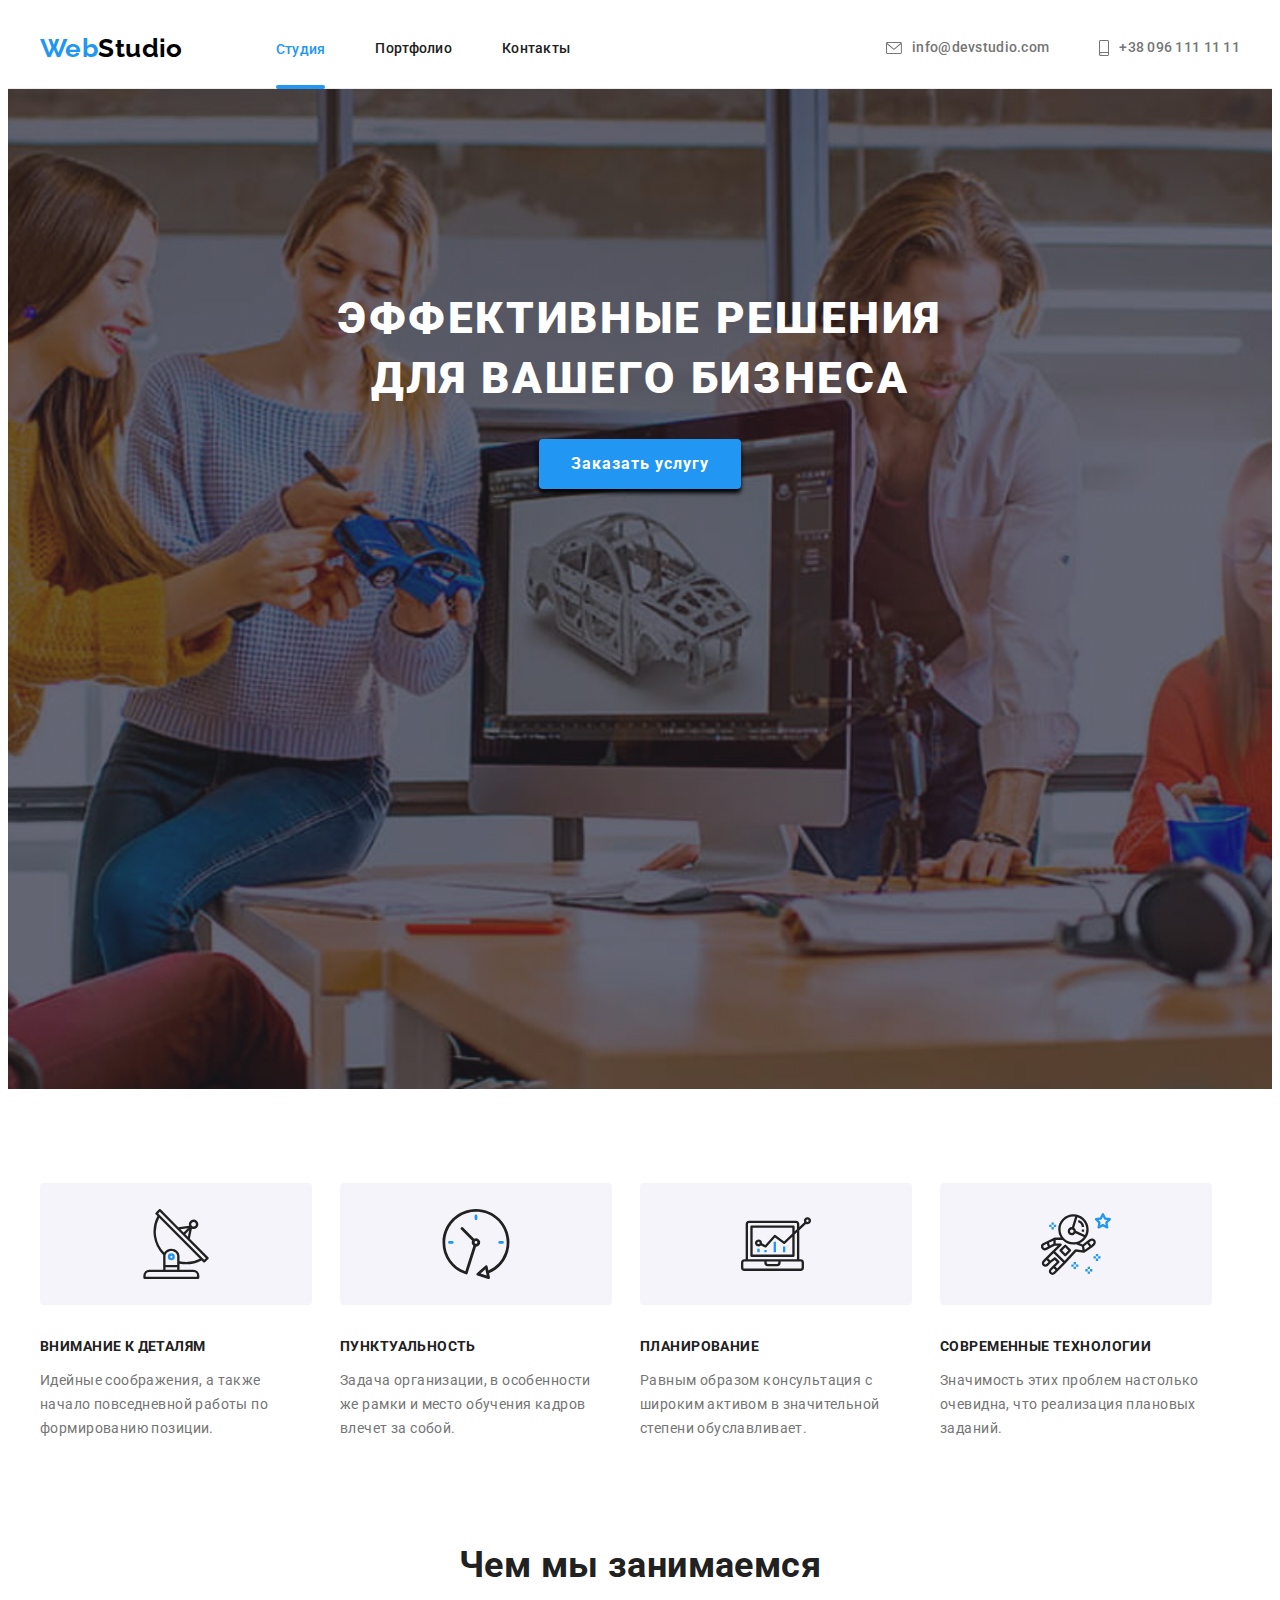
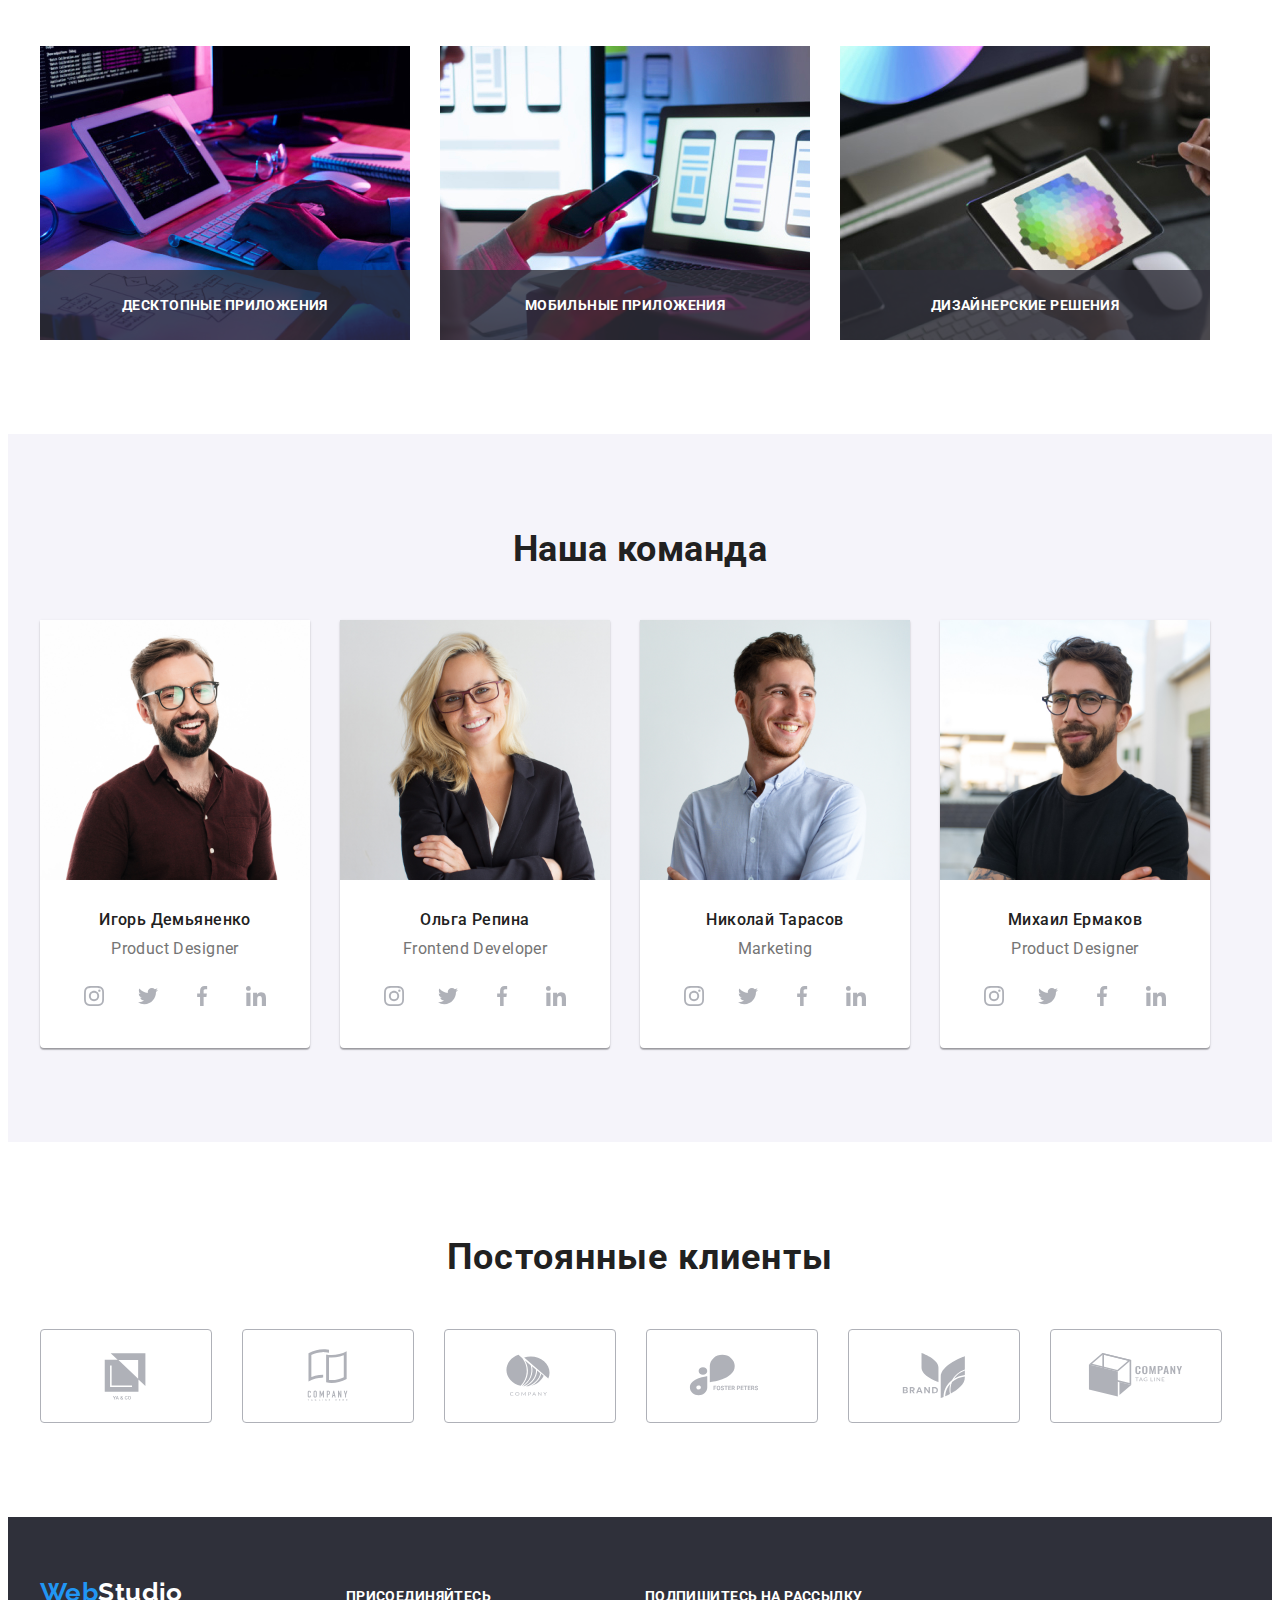
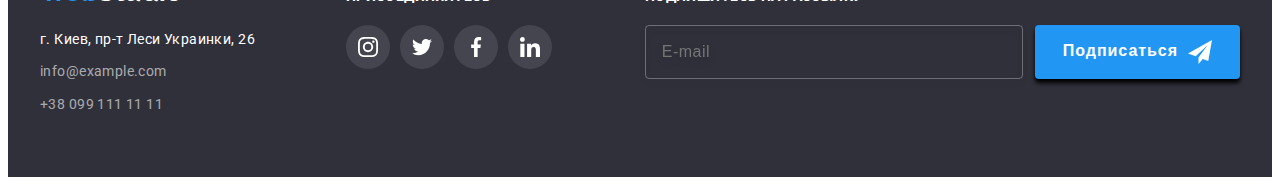
==== commit 051e5e32: "поминял путь на мейн. мин .сцсс" ====
--- a/index.html
+++ b/index.html
@@ -4,7 +4,7 @@
     <meta charset="UTF-8" />
     <meta http-equiv="X-UA-Compatible" content="IE=edge" />
     <meta name="viewport" content="width=device-width, initial-scale=1.0" />
-    <title>Домашние задание #6</title>
+    <title>Домашние задание #7</title>
     <!-- Шрифты одной ссылкой -->
     <link rel="preconnect" href="https://fonts.googleapis.com" />
     <link rel="preconnect" href="https://fonts.gstatic.com" crossorigin />
@@ -22,6 +22,7 @@
     />
     <!-- CSS -->
     <link rel="stylesheet" href="./css/styles.css" />
+    <link rel="stylesheet" href="./css/main.min.css" />
   </head>
 
   <body class="body">
@@ -140,53 +141,53 @@
           </div>
         </div>
       </section>
-      <!-- Преимущества -->
-      <section class="benefits-section section">
+      <!-- Преимущества benefits-section-->
+      <section class="section">
         <div class="container">
           <h2 class="visually-hidden">Заголовок секции</h2>
-          <ul class="benefits-list list">
-            <li class="benefits-item">
-              <a class="benefits-link">
-                <svg class="benefits-icon" width="70" height="70">
+          <ul class="benefits list">
+            <li class="benefits__item">
+              <a class="benefits__link">
+                <svg class="benefits__icon" width="70" height="70">
                   <use href="./images/sprite.svg#icon-antenna-1"></use>
                 </svg>
               </a>
 
-              <h3 class="benefits-title">Внимание к деталям</h3>
-              <p class="benefits-text">
+              <h3 class="benefits__title">Внимание к деталям</h3>
+              <p class="benefits__text">
                 Идейные соображения, а также начало повседневной работы по формированию позиции.
               </p>
             </li>
-            <li class="benefits-item">
-              <a class="benefits-link">
-                <svg class="benefits-icon" width="70" height="70">
+            <li class="benefits__item">
+              <a class="benefits__link">
+                <svg class="benefits__icon" width="70" height="70">
                   <use href="./images/sprite.svg#icon-clock-2"></use>
                 </svg>
               </a>
-              <h3 class="benefits-title">Пунктуальность</h3>
-              <p class="benefits-text">
+              <h3 class="benefits__title">Пунктуальность</h3>
+              <p class="benefits__text">
                 Задача организации, в особенности же рамки и место обучения кадров влечет за собой.
               </p>
             </li>
-            <li class="benefits-item">
-              <a class="benefits-link">
-                <svg class="benefits-icon" width="70" height="70">
+            <li class="benefits__item">
+              <a class="benefits__link">
+                <svg class="benefits__icon" width="70" height="70">
                   <use href="./images/sprite.svg#icon-diagram-3"></use>
                 </svg>
               </a>
-              <h3 class="benefits-title">Планирование</h3>
-              <p class="benefits-text">
+              <h3 class="benefits__title">Планирование</h3>
+              <p class="benefits__text">
                 Равным образом консультация с широким активом в значительной степени обуславливает.
               </p>
             </li>
-            <li class="benefits-item">
-              <a class="benefits-link">
-                <svg class="benefits-icon" width="70" height="70">
+            <li class="benefits__item">
+              <a class="benefits__link">
+                <svg class="benefits__icon" width="70" height="70">
                   <use href="./images/sprite.svg#icon-astronaut-4"></use>
                 </svg>
               </a>
-              <h3 class="benefits-title">Современные технологии</h3>
-              <p class="benefits-text">
+              <h3 class="benefits__title">Современные технологии</h3>
+              <p class="benefits__text">
                 Значимость этих проблем настолько очевидна, что реализация плановых заданий.
               </p>
             </li>
@@ -194,33 +195,33 @@
         </div>
       </section>
 
-      <!-- Примеры работ -->
-      <section class="galerry-section">
+      <!-- Примеры работ galerry-cection -->
+      <section class="galerry">
         <div class="container">
-          <h2 class="galerry-title">Чем мы занимаемся</h2>
-          <ul class="galerry-img list">
-            <li class="galerry-item">
-              <div class="galrrry-text">
+          <h2 class="galerry__title">Чем мы занимаемся</h2>
+          <ul class="galerry__img list">
+            <li class="galerry__item">
+              <div class="galrrry__text">
               <img src="./images/img-1.jpg" alt="работа с компьютером" width="370" height="294" />
               
-                <p class="applications">Десктопные приложения</p>
+                <p class="galrrry__applications">Десктопные приложения</p>
               
               </div>
             </li>
-            <li class="galerry-item">
-              <div class="galrrry-text">
+            <li class="galerry__item">
+              <div class="galrrry__text">
               <img
                 src="./images/img-2.jpg" alt="работа с мобильним телефоном" width="370" height="294"/> 
                 
-                <p class="applications">Мобильные приложения</p>
+                <p class="galrrry__applications">Мобильные приложения</p>
               
               </div>
             </li>
-            <li class="galerry-item">
-              <div class="galrrry-text">
+            <li class="galerry__item">
+              <div class="galrrry__text">
               <img src="./images/img-3.jpg" alt="работа с планшетом" width="370" height="294" />
               
-                <p class="applications">Дизайнерские решения</p>
+                <p class="galrrry__applications">Дизайнерские решения</p>
               
               </div>
             </li>
@@ -489,49 +490,49 @@
           </ul>
         </div>
       </section>
-      <!-- Постоянные клиенты -->
-      <section class="clients-section section">
+      <!-- Постоянные клиенты clients-section-->
+      <section class="section">
         <div class="container">
-          <h2 class="clients-title">Постоянные клиенты</h2>
+          <h2 class="clients__title">Постоянные клиенты</h2>
           <ul class="clients list">
-            <li class="clients-item">
-              <a class="clients-link" href="#">
-                <svg class="clients-icon" width="106px" height="60px">
+            <li class="clients__item">
+              <a class="clients__link" href="#">
+                <svg class="clients__icon" width="106px" height="60px">
                   <use href="./images/sprite.svg#icon-logo-1"></use>
                 </svg>
               </a>
             </li>
-            <li class="clients-item">
-              <a class="clients-link" href="#">
-                <svg class="clients-icon" width="106px" height="60px">
+            <li class="clients__item">
+              <a class="clients__link" href="#">
+                <svg class="clients__icon" width="106px" height="60px">
                   <use href="./images/sprite.svg#icon-logo-2"></use>
                 </svg>
               </a>
             </li>
-            <li class="clients-item">
-              <a class="clients-link" href="#">
-                <svg class="clients-icon" width="106px" height="60px">
+            <li class="clients__item">
+              <a class="clients__link" href="#">
+                <svg class="clients__icon" width="106px" height="60px">
                   <use href="./images/sprite.svg#icon-logo-3"></use>
                 </svg>
               </a>
             </li>
-            <li class="clients-item">
-              <a class="clients-link" href="#">
-                <svg class="clients-icon" width="106px" height="60px">
+            <li class="clients__item">
+              <a class="clients__link" href="#">
+                <svg class="clients__icon" width="106px" height="60px">
                   <use href="./images/sprite.svg#icon-logo-4"></use>
                 </svg>
               </a>
             </li>
-            <li class="clients-item">
-              <a class="clients-link" href="#">
-                <svg class="clients-icon" width="106px" height="60px">
+            <li class="clients__item">
+              <a class="clients__link" href="#">
+                <svg class="clients__icon" width="106px" height="60px">
                   <use href="./images/sprite.svg#icon-logo-5"></use>
                 </svg>
               </a>
             </li>
-            <li class="clients-item">
-              <a class="clients-link" href="#">
-                <svg class="clients-icon" width="106px" height="60px">
+            <li class="clients__item">
+              <a class="clients__link" href="#">
+                <svg class="clients__icon" width="106px" height="60px">
                   <use href="./images/sprite.svg#icon-logo-6"></use>
                 </svg>
               </a>
--- a/css/main.min.css
+++ b/css/main.min.css
@@ -0,0 +1,2 @@
+:root{--main-font: Roboto, sans-serif;--secondary-font: Raleway, sans-serif;--accent-color: #2196F3;--main-text-color: #757575;--title-text-color: #212121;--secondary-text-color: #FFFFFF;--logo-text-color: #000000;--main-bacground-color: #FFFFFF;--secondary-bacground-color: #2F303A;--galerry-bacground-color: #E5E5E5;--team-bacgrount-color: #F5F4FA;--timing-function: cubic-bezier(0.4, 0, 0.2, 1)}.visually-hidden{position:absolute;width:1px;height:1px;margin:-1px;border:0;padding:0;white-space:nowrap;-webkit-clip-path:inset(100%);clip-path:inset(100%);clip:rect(0 0 0 0);overflow:hidden}body{font-family:var(--main-font);font-size:14px;letter-spacing:0.03em;color:var(--main-text-color);background-color:var(--main-bacground-color)}.section{padding-top:94px;padding-bottom:94px}h1,h2,h3,h4,h5,h6,p{margin:0}img{display:block;max-width:100%}.list{list-style:none;padding:0;margin:0}.link{text-decoration:none}.container{width:1200px;padding-left:15px;padding-right:15px;margin-left:auto;margin-right:auto}.header-section{border-bottom:1px solid #ECECEC}.header-nav{display:-webkit-box;display:-ms-flexbox;display:flex;-webkit-box-align:center;-ms-flex-align:center;align-items:center}.navigation{display:-webkit-box;display:-ms-flexbox;display:flex;-webkit-box-align:center;-ms-flex-align:center;align-items:center}.site-nav{display:-webkit-box;display:-ms-flexbox;display:flex}.navigation-item{display:block;margin-right:50px;margin-top:32px;margin-bottom:32px}.navigation-item:last-child{margin-right:0}.item-desktop{margin-right:50px}.auth-nav{display:block;display:-webkit-box;display:-ms-flexbox;display:flex;-webkit-box-align:center;-ms-flex-align:center;align-items:center;margin-left:auto}.features-section{background-color:var(--main-bacground-color)}.btn-portfolio{font-weight:500;font-size:16px;line-height:1.63;font-family:inherit;border:none;color:var(--title-text-color);background-color:var(--team-bacgrount-color);cursor:pointer;letter-spacing:0.03em;border-radius:4px;padding:6px 22px;-webkit-transition:color 250ms var(--timing-function),background-color 250ms var(--timing-function),-webkit-box-shadow 250ms var(--timing-function);transition:color 250ms var(--timing-function),background-color 250ms var(--timing-function),-webkit-box-shadow 250ms var(--timing-function);transition:color 250ms var(--timing-function),background-color 250ms var(--timing-function),box-shadow 250ms var(--timing-function);transition:color 250ms var(--timing-function),background-color 250ms var(--timing-function),box-shadow 250ms var(--timing-function),-webkit-box-shadow 250ms var(--timing-function)}.btn-portfolio:hover,.btn-portfolio:focus{color:var(--secondary-text-color);background-color:var(--accent-color);-webkit-box-shadow:0px 3px 1px rgba(0,0,0,0.1),0px 1px 2px rgba(0,0,0,0.08),0px 2px 2px rgba(0,0,0,0.12);box-shadow:0px 3px 1px rgba(0,0,0,0.1),0px 1px 2px rgba(0,0,0,0.08),0px 2px 2px rgba(0,0,0,0.12)}.control{display:-webkit-box;display:-ms-flexbox;display:flex;-webkit-box-pack:center;-ms-flex-pack:center;justify-content:center;margin-bottom:50px}.control-btn{margin-right:8px}.control-btn:last-child{margin-right:0}.footer-btn{font-weight:700;font-size:16px;line-height:1.88;color:var(--main-bacground-color);background-color:var(--accent-color);padding:10px 28px;border:none;display:-webkit-box;display:-ms-flexbox;display:flex;-webkit-box-align:center;-ms-flex-align:center;align-items:center;text-align:center;letter-spacing:0.06em;cursor:pointer;-webkit-box-shadow:0px 4px 4px rgba(0,0,0,0.15);box-shadow:0px 4px 4px rgba(0,0,0,0.15);border-radius:4px;-webkit-transition-property:color;transition-property:color;-webkit-box-shadow:0px 4px 4px #000;box-shadow:0px 4px 4px #000;-webkit-transition:background-color,250ms cubic-bezier(0.4, 0, 0.2, 1);transition:background-color,250ms cubic-bezier(0.4, 0, 0.2, 1)}.footer-btn:hover,.footer-btn:focus{background-color:#2187F7}.icon-icon-send{margin-left:10px;fill:currentColor}.hero-btn{font-family:inherit;margin-top:30px;border-radius:4px;cursor:pointer;font-weight:700;font-size:16px;line-height:1.87;-webkit-box-align:center;-ms-flex-align:center;align-items:center;text-align:center;border:none;letter-spacing:0.06em;background-color:var(--accent-color);color:var(--secondary-text-color);padding:10px 32px;-webkit-transition-property:color;transition-property:color;-webkit-box-shadow:0px 4px 4px #000;box-shadow:0px 4px 4px #000;-webkit-transition:background-color,250ms cubic-bezier(0.4, 0, 0.2, 1);transition:background-color,250ms cubic-bezier(0.4, 0, 0.2, 1)}.hero-btn:hover,.hero-btn:focus{background-color:#2187F7}.modal-btn{position:absolute;top:8px;right:8px;display:-webkit-box;display:-ms-flexbox;display:flex;-webkit-box-align:center;-ms-flex-align:center;align-items:center;-webkit-box-pack:center;-ms-flex-pack:center;justify-content:center;width:30px;height:30px;padding:0;background-color:#FFFFFF;border:1px solid rgba(0,0,0,0.1);border-radius:50%;cursor:pointer;-webkit-transition-property:color;transition-property:color;-webkit-transition:background-color 250ms cubic-bezier(0.4, 0, 0.2, 1);transition:background-color 250ms cubic-bezier(0.4, 0, 0.2, 1)}.modal-btn:hover,.modal-btn:focus{background-color:var(--accent-color)}.modal-btn:hover .modal-icon,.modal-btn:focus .modal-icon{fill:var(--secondary-text-color);-webkit-transform:rotate(180deg);transform:rotate(180deg)}.modal-icon{-webkit-transform:rotate(0deg);transform:rotate(0deg);-webkit-transition-property:color;transition-property:color;color:var(--secondary-text-color);-webkit-transition-property:fill, -webkit-transform;transition-property:fill, -webkit-transform;transition-property:fill, transform;transition-property:fill, transform, -webkit-transform;-webkit-transition-duration:250ms;transition-duration:250ms;-webkit-transition-timing-function:linear;transition-timing-function:linear;-webkit-transition-delay:0;transition-delay:0}.btn-comment{font-weight:700;font-size:16px;line-height:1.88;display:-webkit-box;display:-ms-flexbox;display:flex;letter-spacing:0.06em;color:var(--main-bacground-color);border:none;background-color:var(--accent-color);padding:10px 55px;border-radius:4px;margin-right:auto;margin-left:auto;cursor:pointer;-webkit-transition:250ms cubic-bezier(0.4, 0, 0.2, 1);transition:250ms cubic-bezier(0.4, 0, 0.2, 1);border-radius:4px;outline:transparent}.btn-comment:hover,.btn-comment:focus{background-color:#188ce8;-webkit-box-shadow:0px 4px 4px rgba(0,0,0,0.15);box-shadow:0px 4px 4px rgba(0,0,0,0.15);border-radius:4px}.footer-form-input{margin-left:auto}.footer-form{display:-webkit-box;display:-ms-flexbox;display:flex}.input-footer{color:var(--main-bacground-color);font-size:16px;letter-spacing:0.03em;width:358px;height:50px;margin-right:12px;background-color:transparent;border:1px solid rgba(255,255,255,0.3);-webkit-filter:drop-shadow(0px 4px 4px rgba(0,0,0,0.15));filter:drop-shadow(0px 4px 4px rgba(0,0,0,0.15));border-radius:4px;padding-left:16px;-webkit-transition:border-color,250ms cubic-bezier(0.4, 0, 0.2, 1);transition:border-color,250ms cubic-bezier(0.4, 0, 0.2, 1)}.input-footer:hover,.input-footer:focus{border-color:var(--accent-color)}.footer-social{display:-webkit-box;display:-ms-flexbox;display:flex;-webkit-box-align:baseline;-ms-flex-align:baseline;align-items:baseline}.footer-aside{margin-right:70px}.social-join{-webkit-box-sizing:border-box;box-sizing:border-box}.caption{font-weight:700;font-size:14px;line-height:1.14;letter-spacing:0.03em;text-transform:uppercase;color:var(--secondary-text-color);margin-bottom:20px}.social{display:-webkit-box;display:-ms-flexbox;display:flex}.social-item:not(:last-child){margin-right:10px}.social-link{display:-webkit-box;display:-ms-flexbox;display:flex;-webkit-box-align:center;-ms-flex-align:center;align-items:center;-webkit-box-pack:center;-ms-flex-pack:center;justify-content:center;width:44px;height:44px;background-color:rgba(255,255,255,0.1);border-radius:50%;-webkit-transition-duration:250ms;transition-duration:250ms;-webkit-transition-timing-function:cubic-bezier(0.4, 0, 0.2, 1);transition-timing-function:cubic-bezier(0.4, 0, 0.2, 1)}.social-link:hover,.social-link:focus{background-color:var(--accent-color);fill:var(--main-bacground-color)}.social-link:hover .social-icon,.social-link:focus .social-icon{fill:var(--main-bacground-color)}.social-icon{fill:var(--main-bacground-color)}.team-items{display:-webkit-box;display:-ms-flexbox;display:flex;-webkit-box-pack:center;-ms-flex-pack:center;justify-content:center;-webkit-box-align:center;-ms-flex-align:center;align-items:center}.items-icon:not(:last-child){margin-right:10px}.team-link{display:-webkit-box;display:-ms-flexbox;display:flex;-webkit-box-align:center;-ms-flex-align:center;align-items:center;-webkit-box-pack:center;-ms-flex-pack:center;justify-content:center;width:44px;height:44px;border-radius:50%;-webkit-transition-property:background-color;transition-property:background-color;-webkit-transition-duration:250ms;transition-duration:250ms;-webkit-transition-timing-function:cubic-bezier(0.4, 0, 0.2, 1);transition-timing-function:cubic-bezier(0.4, 0, 0.2, 1)}.team-link:hover,.team-link:focus{background-color:var(--accent-color)}.team-link:hover .team-icon,.team-link:focus .team-icon{fill:var(--main-bacground-color)}.team-icon{fill:#AFB1B8;-webkit-transition:fill 250ms cubic-bezier(0.4, 0, 0.2, 1);transition:fill 250ms cubic-bezier(0.4, 0, 0.2, 1)}.logo-header{display:block;margin-right:93px;color:var(--accent-color);font-family:'Raleway';font-weight:700;font-size:26px;line-height:1.19}.logo-title{color:var(--logo-text-color)}.logo-footer{margin-bottom:20px;display:block;margin-right:93px;color:var(--accent-color);font-family:'Raleway';font-weight:700;font-size:26px;line-height:1.19}.logo-title-span{color:var(--secondary-text-color)}.backdrop{z-index:1;position:fixed;top:0;left:0;width:100%;height:100%;-webkit-transition-property:color;transition-property:color;background-color:rgba(0,0,0,0.2);-webkit-transition:opacity 500ms, visibility 500ms;transition:opacity 500ms, visibility 500ms}.backdrop.is-hidden{opacity:0;visibility:hidden;pointer-events:none}.modal-wrapper{position:absolute;top:50%;left:50%;-webkit-transform:translate(-50%, -50%);transform:translate(-50%, -50%);padding:40px;width:528px;height:581px;background:#FFFFFF;border-radius:4px;-webkit-box-shadow:0px 1px 3px rgba(0,0,0,0.12),0px 1px 1px rgba(0,0,0,0.14),0px 2px 1px rgba(0,0,0,0.2);box-shadow:0px 1px 3px rgba(0,0,0,0.12),0px 1px 1px rgba(0,0,0,0.14),0px 2px 1px rgba(0,0,0,0.2)}.modal-title{display:-webkit-box;display:-ms-flexbox;display:flex;-webkit-box-pack:center;-ms-flex-pack:center;justify-content:center;margin-bottom:12px;font-weight:700;font-size:20px;line-height:1.15;color:var(--title-text-color)}.modal-form{text-align:center}.contact-form{display:block;margin-bottom:10px;text-align:left}.contact-form-label{display:inline-block;margin-bottom:4px;font-size:12px;line-height:1.17;letter-spacing:0.01em}.form-modal-input{position:relative;display:block}.form-input-title{display:-webkit-box;display:-ms-flexbox;display:flex;width:100%;height:40px;padding:12px 16px;padding-left:42px;line-height:1.14;letter-spacing:0.01em;color:var(--title-text-color);border:1px solid rgba(33,33,33,0.2);border-radius:4px;-webkit-transition:border-color 250ms cubic-bezier(0.4, 0, 0.2, 1);transition:border-color 250ms cubic-bezier(0.4, 0, 0.2, 1)}.form-input-title:hover+.form-icon,.form-input-title:focus+.form-icon{color:var(--accent-color)}.form-input-title:hover,.form-input-title:focus{outline:0;border-color:var(--accent-color)}.form-icon{position:absolute;top:50%;left:13px;pointer-events:none;color:var(--title-text-color);fill:currentColor;-webkit-transform:translateY(-50%);transform:translateY(-50%);-webkit-transition:color 250ms cubic-bezier(0.4, 0, 0.2, 1);transition:color 250ms cubic-bezier(0.4, 0, 0.2, 1)}.form-icon:hover,.form-icon:focus{color:var(--accent-color)}.modal-label-coment{display:block;text-align:left;font-weight:400;font-size:12px;line-height:1.17;letter-spacing:0.01em;color:var(--main-text-color)}.comment{display:-webkit-box;display:-ms-flexbox;display:flex;width:100%;margin-top:4px;resize:none;height:120px;margin-bottom:20px;font-size:14px;line-height:1.14;letter-spacing:0.01em;padding:12px 16px;border:none;outline:1px solid rgba(33,33,33,0.2);border-radius:4px;-webkit-transition:250ms cubic-bezier(0.4, 0, 0.2, 1);transition:250ms cubic-bezier(0.4, 0, 0.2, 1)}.comment:placeholder-shown{font-size:12px;line-height:14px;letter-spacing:0.01em;color:rgba(117,117,117,0.5)}.comment:placeholder-shown:focus,.comment:placeholder-shown:hover{outline:1px solid var(--accent-color)}.radio-check{display:-webkit-box;display:-ms-flexbox;display:flex;-webkit-box-align:center;-ms-flex-align:center;align-items:center;-webkit-box-pack:center;-ms-flex-pack:center;justify-content:center;font-size:14px;line-height:1.71;letter-spacing:0.03em;margin-bottom:25px}.checkbox:checked+.modal-check{fill:var(--main-bacground-color);background-color:var(--accent-color);border-color:var(--accent-color);background-origin:border-box}.checkbox:focus+.modal-check{border-color:var(--accent-color)}.checkbox:hover+.modal-check{border-color:var(--accent-color)}.modal-check{width:16px;height:15px;margin-right:9px;fill:var(--main-bacground-color);border:2px solid var(--title-text-color);-webkit-transition:250ms cubic-bezier(0.4, 0, 0.2, 1);transition:250ms cubic-bezier(0.4, 0, 0.2, 1);border-radius:2px}.contact-form-checkbox-label-link{color:var(--accent-color);-webkit-transition:border-color 250ms cubic-bezier(0.4, 0, 0.2, 1);transition:border-color 250ms cubic-bezier(0.4, 0, 0.2, 1)}.nav.link{font-style:normal;font-weight:500;font-size:14px;line-height:16px;letter-spacing:0.02em;color:var(--title-text-color);padding-top:32px;padding-bottom:32px;-webkit-transition-property:color;transition-property:color;-webkit-transition-duration:250ms;transition-duration:250ms;-webkit-transition-timing-function:cubic-bezier(0.4, 0, 0.2, 1);transition-timing-function:cubic-bezier(0.4, 0, 0.2, 1)}.auth-icon{fill:currentColor;margin-right:10px}.link.current{color:var(--accent-color)}.nav:hover,.nav:focus{color:var(--accent-color)}.nav.current{position:relative;bottom:-1px}.nav.current::after{content:'';position:absolute;bottom:0;left:0;display:block;width:100%;height:4px;border-radius:2px;background-color:var(--accent-color)}.header-link{display:-webkit-box;display:-ms-flexbox;display:flex;-webkit-box-align:center;-ms-flex-align:center;align-items:center;color:var(--main-text-color);font-weight:500;font-size:14px;line-height:1.14;letter-spacing:0.02em;padding-top:32px;padding-bottom:32px;-webkit-transition-property:color;transition-property:color;-webkit-transition-duration:250ms;transition-duration:250ms;-webkit-transition-timing-function:cubic-bezier(0.4, 0, 0.2, 1);transition-timing-function:cubic-bezier(0.4, 0, 0.2, 1)}.header-link:hover,.header-link:focus{color:var(--accent-color)}.hero-section{max-width:1600px;height:600px;background-image:-webkit-gradient(linear, left top, left bottom, from(rgba(47,48,58,0.4)), to(rgba(47,48,58,0.4))),url(../images/Img-8.jpg);background-image:linear-gradient(rgba(47,48,58,0.4), rgba(47,48,58,0.4)),url(../images/Img-8.jpg);background-color:var(--secondary-bacground-color);background-size:cover;background-position:center;background-repeat:no-repeat;text-align:center;margin-left:auto;margin-right:auto;padding-top:200px;padding-bottom:200px}.hero-title{font-weight:900;font-size:44px;line-height:1.36;width:696px;height:120px;text-transform:uppercase;color:var(--secondary-text-color);margin:auto;-webkit-box-align:center;-ms-flex-align:center;align-items:center;text-align:center;letter-spacing:0.06em}.benefits{display:-webkit-box;display:-ms-flexbox;display:flex;margin-right:-30px}.benefits__item{margin-right:30px;width:270px}.benefits__item:last-child{margin-right:0}.benefits__text{font-size:14px;line-height:1.71;color:var(--main-text-color)}.benefits__title{margin-top:0;margin-bottom:10px;font-weight:700;font-size:14px;line-height:1.71;text-transform:uppercase;color:var(--title-text-color)}.benefits{display:-webkit-box;display:-ms-flexbox;display:flex}.benefits__item:not(:last-child){margin-right:30px}.benefits__link{display:-webkit-box;display:-ms-flexbox;display:flex;-webkit-box-align:center;-ms-flex-align:center;align-items:center;-webkit-box-pack:center;-ms-flex-pack:center;justify-content:center;width:270px;height:120px;border:1px solid var(--team-bacgrount-color);border-radius:4px;background-color:var(--team-bacgrount-color);margin-bottom:30px;-webkit-transition-duration:250ms;transition-duration:250ms;-webkit-transition-timing-function:cubic-bezier(0.4, 0, 0.2, 1);transition-timing-function:cubic-bezier(0.4, 0, 0.2, 1)}.benefits__link:hover{border-color:var(--accent-color)}.benefits__link:hover .benefits__icon,.benefits__link:focus .benefits__icon{fill:var(--accent-color)}.galerry{background-color:var(--main-bacground-color);padding-bottom:94px}.galerry__title{font-weight:700;font-size:36px;line-height:1.71;color:var(--title-text-color);text-align:center;margin-bottom:50px}.galerry__img{display:-webkit-box;display:-ms-flexbox;display:flex}.galerry__item:not(:last-child){margin-right:30px;width:370px}.galrrry__text{position:relative}.galrrry__applications{position:absolute;bottom:0;display:-webkit-box;display:-ms-flexbox;display:flex;-webkit-box-align:center;-ms-flex-align:center;align-items:center;-webkit-box-pack:center;-ms-flex-pack:center;justify-content:center;width:100%;height:70px;background-color:rgba(47,48,58,0.8);font-weight:700;line-height:1.14px;text-transform:uppercase;color:#FFFFFF}.team-section{background-color:var(--team-bacgrount-color)}.team-title{font-weight:700;font-size:36px;line-height:1.17;color:var(--title-text-color);text-align:center;margin-bottom:50px}.team.list{display:-webkit-box;display:-ms-flexbox;display:flex}.items-team{padding-top:30px;padding-bottom:30px}.team-item{margin-bottom:10px;font-weight:500;font-size:16px;line-height:1.19;text-align:center;color:var(--title-text-color)}.team-text{font-size:16px;line-height:1.19;text-align:center;margin-bottom:16px;color:var(--main-text-color)}.img-item:not(:last-child){margin-right:30px;width:270px}.img-item{background-color:#FFFFFF;-webkit-box-shadow:0px 1px 3px rgba(0,0,0,0.12),0px 1px 1px rgba(0,0,0,0.14),0px 2px 1px rgba(0,0,0,0.2);box-shadow:0px 1px 3px rgba(0,0,0,0.12),0px 1px 1px rgba(0,0,0,0.14),0px 2px 1px rgba(0,0,0,0.2);border-radius:0px 0px 4px 4px}.clients__title{font-style:normal;font-weight:700;font-size:36px;line-height:1.17;text-align:center;letter-spacing:0.03em;color:var(--title-text-color);margin-bottom:50px}.clients{display:-webkit-box;display:-ms-flexbox;display:flex}.clients__item:not(:last-child){margin-right:30px}.clients__link{display:-webkit-box;display:-ms-flexbox;display:flex;-webkit-box-align:center;-ms-flex-align:center;align-items:center;-webkit-box-pack:center;-ms-flex-pack:center;justify-content:center;width:170px;height:92px;border:1px solid #AFB1B8;border-radius:4px;-webkit-transition-property:backgound-color;transition-property:backgound-color;-webkit-transition-duration:250ms;transition-duration:250ms;-webkit-transition-timing-function:cubic-bezier(0.4, 0, 0.2, 1);transition-timing-function:cubic-bezier(0.4, 0, 0.2, 1)}.clients__link:hover,.clients__link:focus{border-color:var(--accent-color);fill:var(--accent-color)}.clients__link:hover .clients__icon,.clients__link:focus .clients__icon{fill:var(--accent-color)}.clients__icon{fill:#AFB1B8;-webkit-transition-duration:250ms;transition-duration:250ms;-webkit-transition-timing-function:cubic-bezier(0.4, 0, 0.2, 1);transition-timing-function:cubic-bezier(0.4, 0, 0.2, 1)}.address{font-style:normal}.footer-section{background-color:var(--secondary-bacground-color);color:var(--secondary-text-color);padding-top:60px;padding-bottom:60px}.footer-item{margin-top:9px}.footer-item:not(:last-child){margin-top:9px}.footer-text{font-style:normal;font-size:14px;line-height:1.71;color:var(--secondary-text-color);-webkit-transition-duration:250ms;transition-duration:250ms;-webkit-transition-timing-function:cubic-bezier(0.4, 0, 0.2, 1);transition-timing-function:cubic-bezier(0.4, 0, 0.2, 1)}.footer-text:hover,.footer-text:focus{color:var(--accent-color)}.footer-link{font-style:normal;font-size:14px;line-height:1.71;color:rgba(255,255,255,0.6);-webkit-transition-duration:250ms;transition-duration:250ms;-webkit-transition-timing-function:cubic-bezier(0.4, 0, 0.2, 1);transition-timing-function:cubic-bezier(0.4, 0, 0.2, 1)}.footer-link:hover,.footer-link:focus{color:var(--accent-color)}.features-section{background-color:var(--main-bacground-color)}.features{display:-webkit-box;display:-ms-flexbox;display:flex;-ms-flex-wrap:wrap;flex-wrap:wrap}.features-item{width:370px;margin-right:30px;margin-bottom:30px}.features-item:nth-child(3n){margin-right:0}.features-item:nth-last-child(-n+3){margin-bottom:0}.features-heading{padding-left:24px;padding-right:24px;padding-top:20px;padding-bottom:20px;border:1px solid #EEEEEE;border-top:none}.features-items{font-weight:700;font-size:18px;line-height:2;margin-bottom:4px;color:var(--title-text-color)}.features-text{font-weight:400;font-size:16px;line-height:1.9;color:var(--main-text-color)}.features-overlay{position:relative;overflow:hidden}.features-overlay-text{position:absolute;padding:63px 24px;width:100%;height:100%;font-size:18px;line-height:1.55;letter-spacing:0.03em;color:var(--secondary-text-color);background-color:rgba(33,150,243,0.9);-webkit-transition:-webkit-transform 250ms cubic-bezier(0.4, 0, 0.2, 1);transition:-webkit-transform 250ms cubic-bezier(0.4, 0, 0.2, 1);transition:transform 250ms cubic-bezier(0.4, 0, 0.2, 1);transition:transform 250ms cubic-bezier(0.4, 0, 0.2, 1), -webkit-transform 250ms cubic-bezier(0.4, 0, 0.2, 1);opacity:0,250ms cubic-bezier(0.4, 0, 0.2, 1)}.icon:hover .features-overlay-text,.icon:focus .features-overlay-text{-webkit-transform:translateY(-100%);transform:translateY(-100%);opacity:1}.icon{display:inline-block}.icon:hover,.icon:focus{-webkit-box-shadow:0px 1px 1px rgba(0,0,0,0.12),0px 4px 4px rgba(0,0,0,0.06),1px 4px 6px rgba(0,0,0,0.16);box-shadow:0px 1px 1px rgba(0,0,0,0.12),0px 4px 4px rgba(0,0,0,0.06),1px 4px 6px rgba(0,0,0,0.16)}
+/*# sourceMappingURL=main.min.css.map */